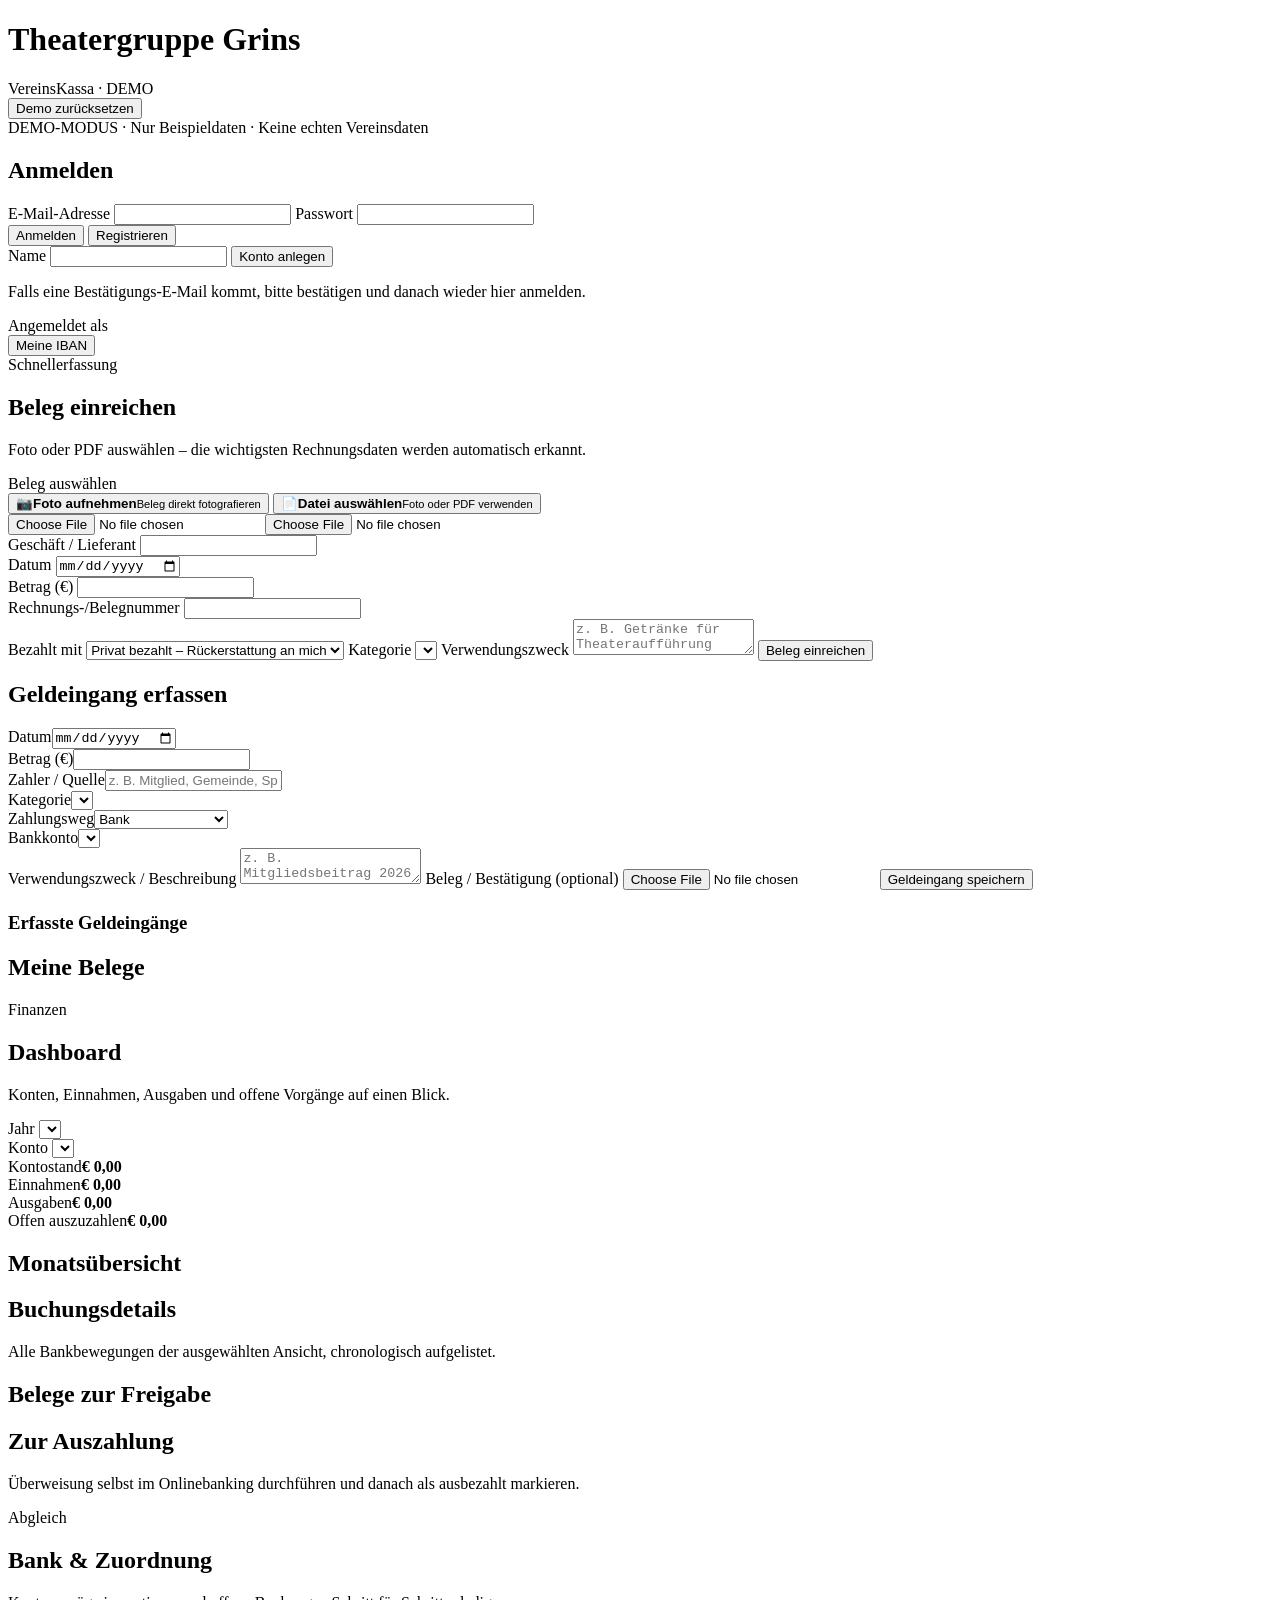
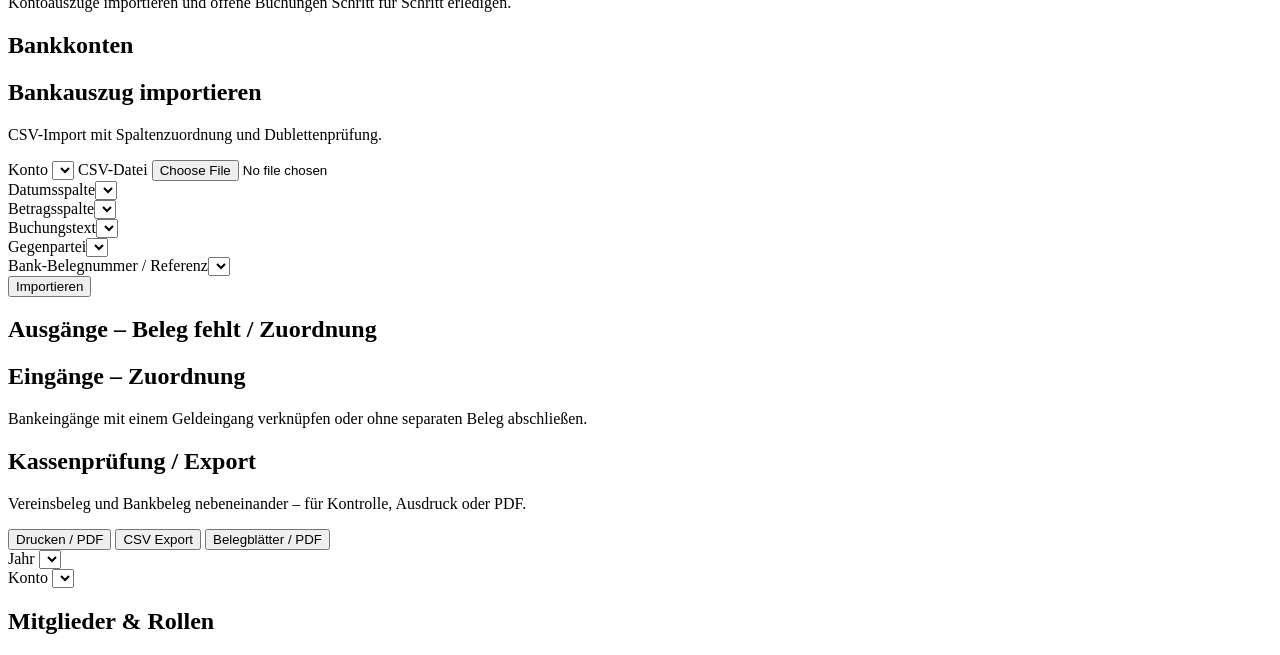
==== demo/index.html @ 86bd3c12 "Publish isolated demo under /demo" ====
<!doctype html>
<html lang="de">
<head>
  <meta charset="UTF-8">
  <meta name="viewport" content="width=device-width,initial-scale=1,viewport-fit=cover">
  <meta name="theme-color" content="#0f766e">
  <meta name="apple-mobile-web-app-capable" content="yes">
  <meta name="apple-mobile-web-app-status-bar-style" content="default">
  <title>VereinsKassa DEMO – Theatergruppe Grins</title>
  <link rel="manifest" href="manifest.webmanifest">
  <link rel="stylesheet" href="styles.css?v=11">
</head>
<body>
<header class="topbar">
  <div class="wrap topbar-inner">
    <div>
      <h1>Theatergruppe Grins</h1>
      <div class="subtitle">VereinsKassa · DEMO</div>
    </div>
    <div class="topbar-actions"><div class="topbar-actions"><button id="demoResetBtn" class="btn btn-light">Demo zurücksetzen</button></div></div>
  </div>
</header>

<div class="demo-banner">DEMO-MODUS · Nur Beispieldaten · Keine echten Vereinsdaten</div>
<main class="wrap">
  <section id="authView" class="card auth-card hidden">
    <h2>Anmelden</h2>
    <div class="two-col">
      <div>
        <label for="email">E-Mail-Adresse</label>
        <input id="email" type="email" autocomplete="email">
        <label for="password">Passwort</label>
        <input id="password" type="password" autocomplete="current-password">
        <div class="button-row">
          <button id="loginBtn" class="btn btn-primary">Anmelden</button>
          <button id="toggleRegisterBtn" class="btn btn-secondary">Registrieren</button>
        </div>
        <div id="authMessage" class="hint"></div>
      </div>
      <div id="registerBox" class="hidden">
        <label for="displayName">Name</label>
        <input id="displayName" autocomplete="name">
        <button id="registerBtn" class="btn btn-primary">Konto anlegen</button>
        <p class="hint">Falls eine Bestätigungs-E-Mail kommt, bitte bestätigen und danach wieder hier anmelden.</p>
      </div>
    </div>
  </section>

  <div id="appView">
    <section class="card compact user-card">
      <div class="user-copy">
        <span class="eyebrow">Angemeldet als</span>
        <strong id="helloText"></strong>
        <div id="roleText" class="hint"></div>
        <div id="ibanStatus" class="hint"></div>
      </div>
      <button id="editOwnIbanBtn" class="btn btn-secondary">Meine IBAN</button>
    </section>

    <nav id="nav" class="nav"></nav>

    <section id="view-submit" class="card app-view">
      <div class="section-heading"><div><span class="eyebrow">Schnellerfassung</span><h2>Beleg einreichen</h2><p class="section-copy">Foto oder PDF auswählen – die wichtigsten Rechnungsdaten werden automatisch erkannt.</p></div></div>
      <label>Beleg auswählen</label>
      <div class="receipt-source-buttons">
        <button id="takeReceiptPhotoBtn" type="button" class="source-card"><span class="source-icon">📷</span><span><strong>Foto aufnehmen</strong><small>Beleg direkt fotografieren</small></span></button>
        <button id="chooseReceiptFileBtn" type="button" class="source-card"><span class="source-icon">📄</span><span><strong>Datei auswählen</strong><small>Foto oder PDF verwenden</small></span></button>
      </div>
      <input id="receiptCameraFile" class="hidden" type="file" accept="image/*" capture="environment">
      <input id="receiptFile" class="hidden" type="file" accept="image/*,application/pdf">
      <div id="selectedReceiptFile" class="hint"></div>
      <div id="ocrStatus" class="hint"></div>

      <div class="two-col">
        <div>
          <label for="merchant">Geschäft / Lieferant</label>
          <input id="merchant">
        </div>
        <div>
          <label for="receiptDate">Datum</label>
          <input id="receiptDate" type="date">
        </div>
        <div>
          <label for="amount">Betrag (€)</label>
          <input id="amount" type="number" inputmode="decimal" min="0" step="0.01">
        </div>
        <div>
          <label for="invoiceNumber">Rechnungs-/Belegnummer</label>
          <input id="invoiceNumber">
        </div>
      </div>

      <label for="paymentMethod">Bezahlt mit</label>
      <select id="paymentMethod">
        <option value="private_reimbursement">Privat bezahlt – Rückerstattung an mich</option>
        <option value="club_card">Vereinsbankomatkarte</option>
        <option value="cash">Vereinskassa / Bar</option>
      </select>

      <label for="category">Kategorie</label>
      <select id="category"></select>

      <label for="purpose">Verwendungszweck</label>
      <textarea id="purpose" placeholder="z. B. Getränke für Theateraufführung"></textarea>

      <button id="submitReceiptBtn" class="btn btn-primary">Beleg einreichen</button>
    </section>

    <section id="view-income" class="card app-view hidden">
      <h2>Geldeingang erfassen</h2>
      <div class="two-col">
        <div><label for="incomeDate">Datum</label><input id="incomeDate" type="date"></div>
        <div><label for="incomeAmount">Betrag (€)</label><input id="incomeAmount" type="number" inputmode="decimal" min="0" step="0.01"></div>
        <div><label for="incomeSource">Zahler / Quelle</label><input id="incomeSource" placeholder="z. B. Mitglied, Gemeinde, Sponsor"></div>
        <div><label for="incomeCategory">Kategorie</label><select id="incomeCategory"></select></div>
        <div><label for="incomeChannel">Zahlungsweg</label><select id="incomeChannel"><option value="bank">Bank</option><option value="cash">Bar / Vereinskassa</option></select></div>
        <div id="incomeAccountWrap"><label for="incomeAccount">Bankkonto</label><select id="incomeAccount"></select></div>
      </div>
      <label for="incomePurpose">Verwendungszweck / Beschreibung</label>
      <textarea id="incomePurpose" placeholder="z. B. Mitgliedsbeitrag 2026"></textarea>
      <label for="incomeFile">Beleg / Bestätigung (optional)</label>
      <input id="incomeFile" type="file" accept="image/*,application/pdf">
      <button id="saveIncomeBtn" class="btn btn-primary">Geldeingang speichern</button>
      <h3 style="margin-top:22px">Erfasste Geldeingänge</h3>
      <div id="incomeList"></div>
    </section>

    <section id="view-my" class="card app-view hidden">
      <h2>Meine Belege</h2>
      <div id="myReceipts"></div>
    </section>

    <section id="view-dashboard" class="app-view hidden">
      <div class="page-heading"><div><span class="eyebrow">Finanzen</span><h2>Dashboard</h2><p class="section-copy">Konten, Einnahmen, Ausgaben und offene Vorgänge auf einen Blick.</p></div></div>
      <div class="filters card compact">
        <div>
          <label for="dashboardYear">Jahr</label>
          <select id="dashboardYear"></select>
        </div>
        <div>
          <label for="dashboardAccount">Konto</label>
          <select id="dashboardAccount"></select>
        </div>
      </div>

      <div class="stats-grid">
        <div class="stat"><span>Kontostand</span><strong id="statBalance">€ 0,00</strong></div>
        <div class="stat"><span>Einnahmen</span><strong id="statIncome">€ 0,00</strong></div>
        <div class="stat"><span>Ausgaben</span><strong id="statExpense">€ 0,00</strong></div>
        <div class="stat"><span>Offen auszuzahlen</span><strong id="statPayout">€ 0,00</strong></div>
      </div>

      <section class="card">
        <h2>Monatsübersicht</h2>
        <div id="monthChart"></div>
      </section>

      <section class="card">
        <div>
          <h2>Buchungsdetails</h2>
          <p class="hint">Alle Bankbewegungen der ausgewählten Ansicht, chronologisch aufgelistet.</p>
        </div>
        <div id="transactionSummary" class="audit-summary"></div>
        <div id="transactionDetails" class="table-wrap"></div>
      </section>

      <section class="card">
        <h2>Belege zur Freigabe</h2>
        <div id="approvalList"></div>
      </section>
    </section>

    <section id="view-payouts" class="card app-view hidden">
      <h2>Zur Auszahlung</h2>
      <p class="hint">Überweisung selbst im Onlinebanking durchführen und danach als ausbezahlt markieren.</p>
      <div id="payoutList"></div>
    </section>

    <section id="view-bank" class="app-view hidden">
      <div class="page-heading"><div><span class="eyebrow">Abgleich</span><h2>Bank & Zuordnung</h2><p class="section-copy">Kontoauszüge importieren und offene Buchungen Schritt für Schritt erledigen.</p></div></div>
      <section class="card">
        <h2>Bankkonten</h2>
        <div id="bankAccounts"></div>
      </section>

      <section class="card">
        <h2>Bankauszug importieren</h2>
        <p class="hint">CSV-Import mit Spaltenzuordnung und Dublettenprüfung.</p>

        <label for="importAccount">Konto</label>
        <select id="importAccount"></select>

        <label for="bankFile">CSV-Datei</label>
        <input id="bankFile" type="file" accept=".csv,text/csv">

        <div id="mappingBox" class="hidden">
          <div class="two-col">
            <div><label for="mapDate">Datumsspalte</label><select id="mapDate"></select></div>
            <div><label for="mapAmount">Betragsspalte</label><select id="mapAmount"></select></div>
            <div><label for="mapDescription">Buchungstext</label><select id="mapDescription"></select></div>
            <div><label for="mapCounterparty">Gegenpartei</label><select id="mapCounterparty"></select></div>
            <div><label for="mapReference">Bank-Belegnummer / Referenz</label><select id="mapReference"></select></div>
          </div>
          <div id="bankPreview" class="table-wrap"></div>
          <button id="importBankBtn" class="btn btn-primary">Importieren</button>
        </div>
      </section>

      <section class="card">
        <h2>Ausgänge – Beleg fehlt / Zuordnung</h2>
        <div id="missingReceipts"></div>
      </section>
      <section class="card">
        <h2>Eingänge – Zuordnung</h2>
        <p class="hint">Bankeingänge mit einem Geldeingang verknüpfen oder ohne separaten Beleg abschließen.</p>
        <div id="unmatchedIncomeTransactions"></div>
      </section>
    </section>

    <section id="view-audit" class="app-view hidden">
      <section class="card">
        <div class="audit-header">
          <div>
            <h2>Kassenprüfung / Export</h2>
            <p class="hint">Vereinsbeleg und Bankbeleg nebeneinander – für Kontrolle, Ausdruck oder PDF.</p>
          </div>
          <div class="button-row">
            <button id="auditPrintBtn" class="btn btn-secondary">Drucken / PDF</button>
            <button id="auditCsvBtn" class="btn btn-primary">CSV Export</button>
            <button id="receiptSheetBtn" class="btn btn-primary">Belegblätter / PDF</button>
          </div>
        </div>
        <div class="filters">
          <div>
            <label for="auditYear">Jahr</label>
            <select id="auditYear"></select>
          </div>
          <div>
            <label for="auditAccount">Konto</label>
            <select id="auditAccount"></select>
          </div>
        </div>
        <div id="auditSummary" class="audit-summary"></div>
        <div id="auditTable" class="table-wrap"></div>
      </section>
    </section>

    <section id="view-members" class="card app-view hidden">
      <h2>Mitglieder & Rollen</h2>
      <div id="membersList"></div>
    </section>
  </div>
</main>

<div id="toast" role="status" aria-live="polite"></div>

<script src="demo.js"></script>
</body>
</html>
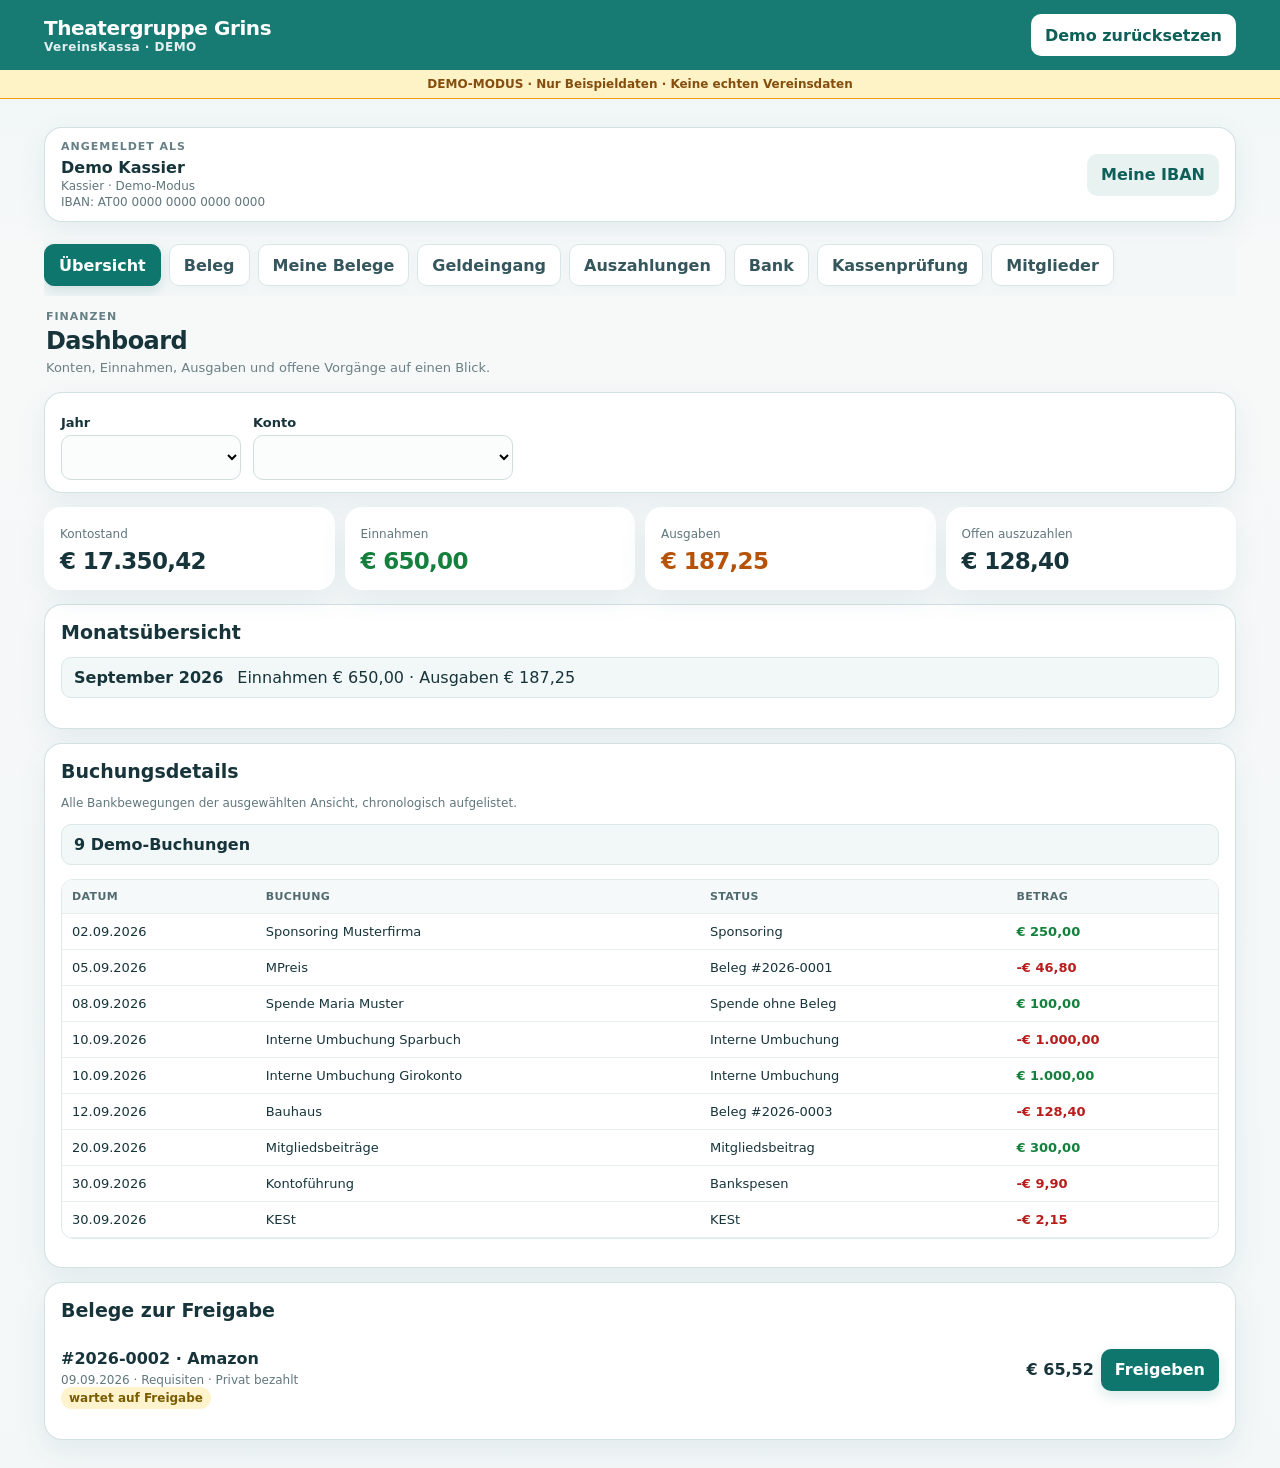
==== commit 64edafdd: "Make demo self-contained under GitHub Pages" ====
--- a/demo/index.html
+++ b/demo/index.html
@@ -7,8 +7,8 @@
   <meta name="apple-mobile-web-app-capable" content="yes">
   <meta name="apple-mobile-web-app-status-bar-style" content="default">
   <title>VereinsKassa DEMO – Theatergruppe Grins</title>
-  <link rel="manifest" href="manifest.webmanifest">
-  <link rel="stylesheet" href="styles.css?v=11">
+  
+  <link rel="stylesheet" href="styles.css?v=1">
 </head>
 <body>
 <header class="topbar">
--- a/demo/styles.css
+++ b/demo/styles.css
@@ -0,0 +1,133 @@
+:root{
+  font-family:Inter,system-ui,-apple-system,BlinkMacSystemFont,"Segoe UI",sans-serif;
+  color:#18343b;background:#f3f7f7
+}
+*{box-sizing:border-box}
+body{margin:0;background:#f3f7f7}
+.wrap{max-width:1160px;margin:0 auto;padding:14px}
+.topbar{background:linear-gradient(135deg,#0f766e,#155e75);color:#fff;box-shadow:0 2px 14px #0002}
+.topbar-inner{display:flex;align-items:center;justify-content:space-between;gap:12px;padding-top:18px;padding-bottom:18px}
+h1{font-size:21px;margin:0}.subtitle{font-size:12px;opacity:.88}
+h2{font-size:19px;margin:0 0 14px}
+.card{background:#fff;border:1px solid #dce8e8;border-radius:16px;padding:16px;margin-bottom:14px;box-shadow:0 5px 18px #155e7510}
+.card.compact{padding:12px 16px}
+.auth-card{max-width:780px;margin:18px auto}
+.two-col{display:grid;grid-template-columns:1fr 1fr;gap:12px}
+label{display:block;font-size:13px;font-weight:700;margin:10px 0 5px}
+input,select,textarea{width:100%;font:inherit;background:#fff;border:1px solid #c7d8d8;border-radius:10px;padding:11px}
+textarea{min-height:86px;resize:vertical}
+.btn{border:0;border-radius:10px;padding:10px 14px;font:inherit;font-weight:750;cursor:pointer}
+.btn:disabled{opacity:.5;cursor:not-allowed}
+.btn-primary{background:#0f766e;color:#fff}.btn-secondary{background:#e7f2f1;color:#0f5f59}.btn-danger{background:#fee2e2;color:#991b1b}.btn-light{background:#fff;color:#0f5f59}
+.button-row,.actions{display:flex;gap:8px;flex-wrap:wrap;margin-top:12px}
+.hint{font-size:12px;color:#61777d;margin-top:5px}.error{color:#b91c1c}
+.nav{display:flex;gap:8px;flex-wrap:wrap;margin-bottom:14px}.nav .active{background:#0f766e;color:#fff}
+.hidden{display:none!important}
+.user-card{display:flex;align-items:center;justify-content:space-between}
+.stats-grid{display:grid;grid-template-columns:repeat(4,minmax(0,1fr));gap:12px;margin-bottom:14px}
+.stat{background:#fff;border:1px solid #dce8e8;border-radius:15px;padding:14px}.stat span{font-size:12px;color:#60767d}.stat strong{display:block;font-size:21px;margin-top:6px}
+.filters{display:grid;grid-template-columns:180px 260px;gap:12px;align-items:end}
+.row{display:flex;justify-content:space-between;align-items:flex-start;gap:12px;padding:12px 0;border-bottom:1px solid #edf2f2}.row:last-child{border-bottom:0}
+.row-main{min-width:0}.row-title{font-weight:750}.row-meta{font-size:12px;color:#61777d;margin-top:3px}.money{font-weight:800;white-space:nowrap}
+.badge{display:inline-block;font-size:12px;font-weight:750;border-radius:999px;padding:4px 8px}
+.badge-submitted{background:#fff3cd;color:#795b00}.badge-approved{background:#dcfce7;color:#166534}.badge-paid{background:#dbeafe;color:#1e40af}.badge-rejected{background:#fee2e2;color:#991b1b}
+.table-wrap{overflow:auto;margin:12px 0}table{width:100%;border-collapse:collapse;font-size:13px}th,td{text-align:left;padding:8px;border-bottom:1px solid #e6eeee;white-space:nowrap}
+.month-row{display:grid;grid-template-columns:34px 1fr 1fr;gap:9px;align-items:center;margin:9px 0}.bar{height:9px;background:#e5eeee;border-radius:9px;overflow:hidden}.bar>i{display:block;height:100%;background:#0f766e}.bar.expense>i{background:#b45309}
+.suggestion{margin-top:8px;padding:9px;background:#f6fbfb;border:1px solid #dce8e8;border-radius:9px}
+#toast{position:fixed;right:14px;bottom:14px;max-width:340px;background:#17313a;color:#fff;padding:12px 14px;border-radius:12px;box-shadow:0 10px 30px #0004;display:none;z-index:100}
+@media(max-width:800px){.stats-grid{grid-template-columns:1fr 1fr}.two-col{grid-template-columns:1fr}.filters{grid-template-columns:1fr 1fr}.row{flex-direction:column}.actions{width:100%}.actions .btn{flex:1}}
+@media(max-width:520px){.wrap{padding:10px}.stats-grid{grid-template-columns:1fr}.filters{grid-template-columns:1fr}.topbar-inner{align-items:flex-start}.card{border-radius:13px}}
+
+.list-row{display:flex;justify-content:space-between;align-items:flex-start;gap:12px;padding:12px 0;border-bottom:1px solid #edf2f2}
+.list-row:last-child{border-bottom:0}
+.list-actions{display:flex;gap:7px;align-items:center;flex-wrap:wrap}
+.status{display:inline-block;font-size:12px;font-weight:750;border-radius:999px;padding:4px 8px}
+.status.submitted{background:#fff3cd;color:#795b00}
+.status.approved{background:#dcfce7;color:#166534}
+.status.paid{background:#dbeafe;color:#1e40af}
+.status.rejected{background:#fee2e2;color:#991b1b}
+.error-text{color:#b91c1c}.success-text{color:#15803d}
+#toast.show{display:block}
+.month-value span{display:block;font-size:11px;color:#60767d;margin-bottom:3px}
+.expense-bar{background:#b45309!important}
+.bank-match-box{display:grid;grid-template-columns:minmax(220px,1fr) auto;gap:8px;margin-top:9px;align-items:center}
+.audit-header{display:flex;justify-content:space-between;align-items:flex-start;gap:12px}
+.audit-summary{display:flex;gap:14px;align-items:center;flex-wrap:wrap;margin:14px 0;padding:10px 12px;background:#f7fbfb;border:1px solid #dce8e8;border-radius:10px}
+.audit-table td,.audit-table th{vertical-align:top}
+.audit-table .hint{white-space:normal;min-width:180px}
+@media(max-width:800px){.list-row{flex-direction:column}.list-actions{width:100%}.audit-header{flex-direction:column}.bank-match-box{grid-template-columns:1fr}.audit-table{min-width:1050px}}
+
+.payout-details{display:grid;grid-template-columns:1fr 1fr;gap:8px;margin-top:9px}
+.payout-details>div{background:#f7fbfb;border:1px solid #dce8e8;border-radius:9px;padding:8px}
+.payout-details span{display:block;font-size:11px;color:#61777d;margin-bottom:3px}
+.payout-details strong{font-size:13px;word-break:break-word}
+@media(max-width:600px){.payout-details{grid-template-columns:1fr}}
+
+.qr-overlay{position:fixed;inset:0;background:#0009;display:flex;align-items:center;justify-content:center;padding:16px;z-index:1000}
+.qr-card{width:min(520px,100%);max-height:95vh;overflow:auto;background:#fff;border-radius:18px;padding:18px;box-shadow:0 20px 60px #0006}
+.payment-qr{display:block;width:min(100%,420px);height:auto;margin:14px auto;background:#fff}
+.qr-data{display:grid;gap:5px;background:#f7fbfb;border:1px solid #dce8e8;border-radius:10px;padding:11px}
+.qr-data span,.qr-data strong{word-break:break-word}
+.qr-download{text-decoration:none;display:inline-block}
+
+.transaction-table{min-width:900px}
+.transaction-table th{position:sticky;top:0;background:#f7fbfb;z-index:1}
+.transaction-table td{vertical-align:top}
+.amount-head{text-align:right!important}
+.transaction-table .money{text-align:right;white-space:nowrap}
+.income-amount{color:#15803d}
+.expense-amount{color:#b91c1c}
+#transactionSearch{margin:0}
+
+
+/* 2026 UI refresh */
+:root{
+  --ink:#17343b;--muted:#6b7f84;--brand:#0f766e;--brand-dark:#0b5f59;
+  --surface:#fff;--line:#dce8e8;--soft:#f4f9f8;--shadow:0 10px 30px rgba(21,94,117,.08)
+}
+body{background:linear-gradient(180deg,#eef6f5 0,#f7f9f9 260px,#f3f7f7 100%);color:var(--ink)}
+.wrap{max-width:1220px}
+.topbar{position:sticky;top:0;z-index:50;background:rgba(15,118,110,.96);backdrop-filter:blur(16px)}
+.topbar-inner{padding-top:14px;padding-bottom:14px}
+.topbar h1{font-size:20px;letter-spacing:-.02em}.subtitle{font-weight:650;letter-spacing:.04em}
+.card{border-color:rgba(202,220,220,.85);box-shadow:var(--shadow);border-radius:18px}
+.user-card{margin-top:14px}.user-copy{display:grid;gap:1px}.user-copy>.hint{margin-top:1px}
+.eyebrow{display:block;font-size:11px;font-weight:850;letter-spacing:.09em;text-transform:uppercase;color:#668086;margin-bottom:4px}
+.topbar .eyebrow{color:#d5efec}
+.section-heading,.page-heading{display:flex;justify-content:space-between;gap:16px;align-items:flex-start}
+.page-heading{margin:6px 2px 14px}.section-heading{margin-bottom:14px}
+.section-heading h2,.page-heading h2{font-size:24px;letter-spacing:-.025em;margin:0 0 4px}
+.section-copy{margin:0;color:var(--muted);font-size:13px;line-height:1.45}
+.nav{position:sticky;top:70px;z-index:40;background:rgba(243,247,247,.9);backdrop-filter:blur(14px);padding:8px 0 10px;overflow-x:auto;flex-wrap:nowrap;scrollbar-width:none}
+.nav::-webkit-scrollbar{display:none}.nav .btn{white-space:nowrap;border:1px solid #d8e6e5;background:#fff;color:#35565c;box-shadow:0 3px 10px #155e7508}
+.nav .active{background:var(--brand);border-color:var(--brand);color:#fff;box-shadow:0 5px 14px rgba(15,118,110,.18)}
+.btn{min-height:42px;transition:transform .12s ease,box-shadow .12s ease}.btn:active{transform:scale(.985)}
+.btn-primary{box-shadow:0 5px 14px rgba(15,118,110,.16)}
+input,select,textarea{border-color:#cfdddd;background:#fbfdfd;min-height:44px;outline:none}
+input:focus,select:focus,textarea:focus{border-color:#57a69f;box-shadow:0 0 0 3px rgba(15,118,110,.09);background:#fff}
+.receipt-source-buttons{display:grid;grid-template-columns:1fr 1fr;gap:12px;margin:8px 0 12px}
+.source-card{appearance:none;border:1px solid #cfe1df;background:linear-gradient(180deg,#fff,#f6fbfa);border-radius:16px;padding:16px;text-align:left;display:flex;gap:12px;align-items:center;color:var(--ink);cursor:pointer;box-shadow:0 5px 16px #155e750b}
+.source-card:active{transform:scale(.99)}.source-card:first-child{border-color:#9bcac5;background:linear-gradient(180deg,#f6fffd,#eaf7f5)}
+.source-icon{font-size:26px;width:38px;text-align:center}.source-card strong{display:block;font-size:15px}.source-card small{display:block;color:var(--muted);font-size:12px;margin-top:3px}
+#selectedReceiptFile:not(:empty),#ocrStatus:not(:empty){padding:9px 11px;border-radius:10px;background:#f2f8f7;border:1px solid #dce9e8;margin-top:8px}
+.stats-grid{gap:10px}.stat{border:0;box-shadow:var(--shadow);padding:16px;border-radius:17px}.stat strong{font-size:23px;letter-spacing:-.03em}
+.stat:nth-child(2) strong{color:#15803d}.stat:nth-child(3) strong{color:#b45309}
+.list-row{padding:14px 0}.list-row>div:first-child{min-width:0}.list-actions{justify-content:flex-end}
+.audit-summary{background:#f2f8f7}
+.table-wrap{border:1px solid #e0eaea;border-radius:12px;background:#fff}table{margin:0}th{background:#f5f9f9;color:#526b70;font-size:11px;text-transform:uppercase;letter-spacing:.035em}th,td{padding:10px}
+@media(max-width:800px){
+  .nav{top:64px;margin-left:-10px;margin-right:-10px;padding-left:10px;padding-right:10px}
+  .page-heading{margin-top:2px}.section-heading h2,.page-heading h2{font-size:22px}
+  .user-card{align-items:center}.user-card .btn{flex:0 0 auto}
+  .list-actions{justify-content:flex-start}
+}
+@media(max-width:560px){
+  .receipt-source-buttons{grid-template-columns:1fr}
+  .source-card{padding:14px}.stats-grid{grid-template-columns:1fr 1fr}
+  .stat strong{font-size:20px}.card{padding:14px}
+  .topbar h1{font-size:18px}
+}
+
+.topbar-actions{display:flex;gap:8px;align-items:center}@media(max-width:520px){.topbar-actions .btn{padding:9px 10px;font-size:12px}}
+
+.demo-banner{position:sticky;top:0;z-index:100;background:#fef3c7;color:#854d0e;text-align:center;font-weight:850;font-size:12px;padding:7px;border-bottom:1px solid #f59e0b}.demo-banner+.wrap{} body{padding-top:0}
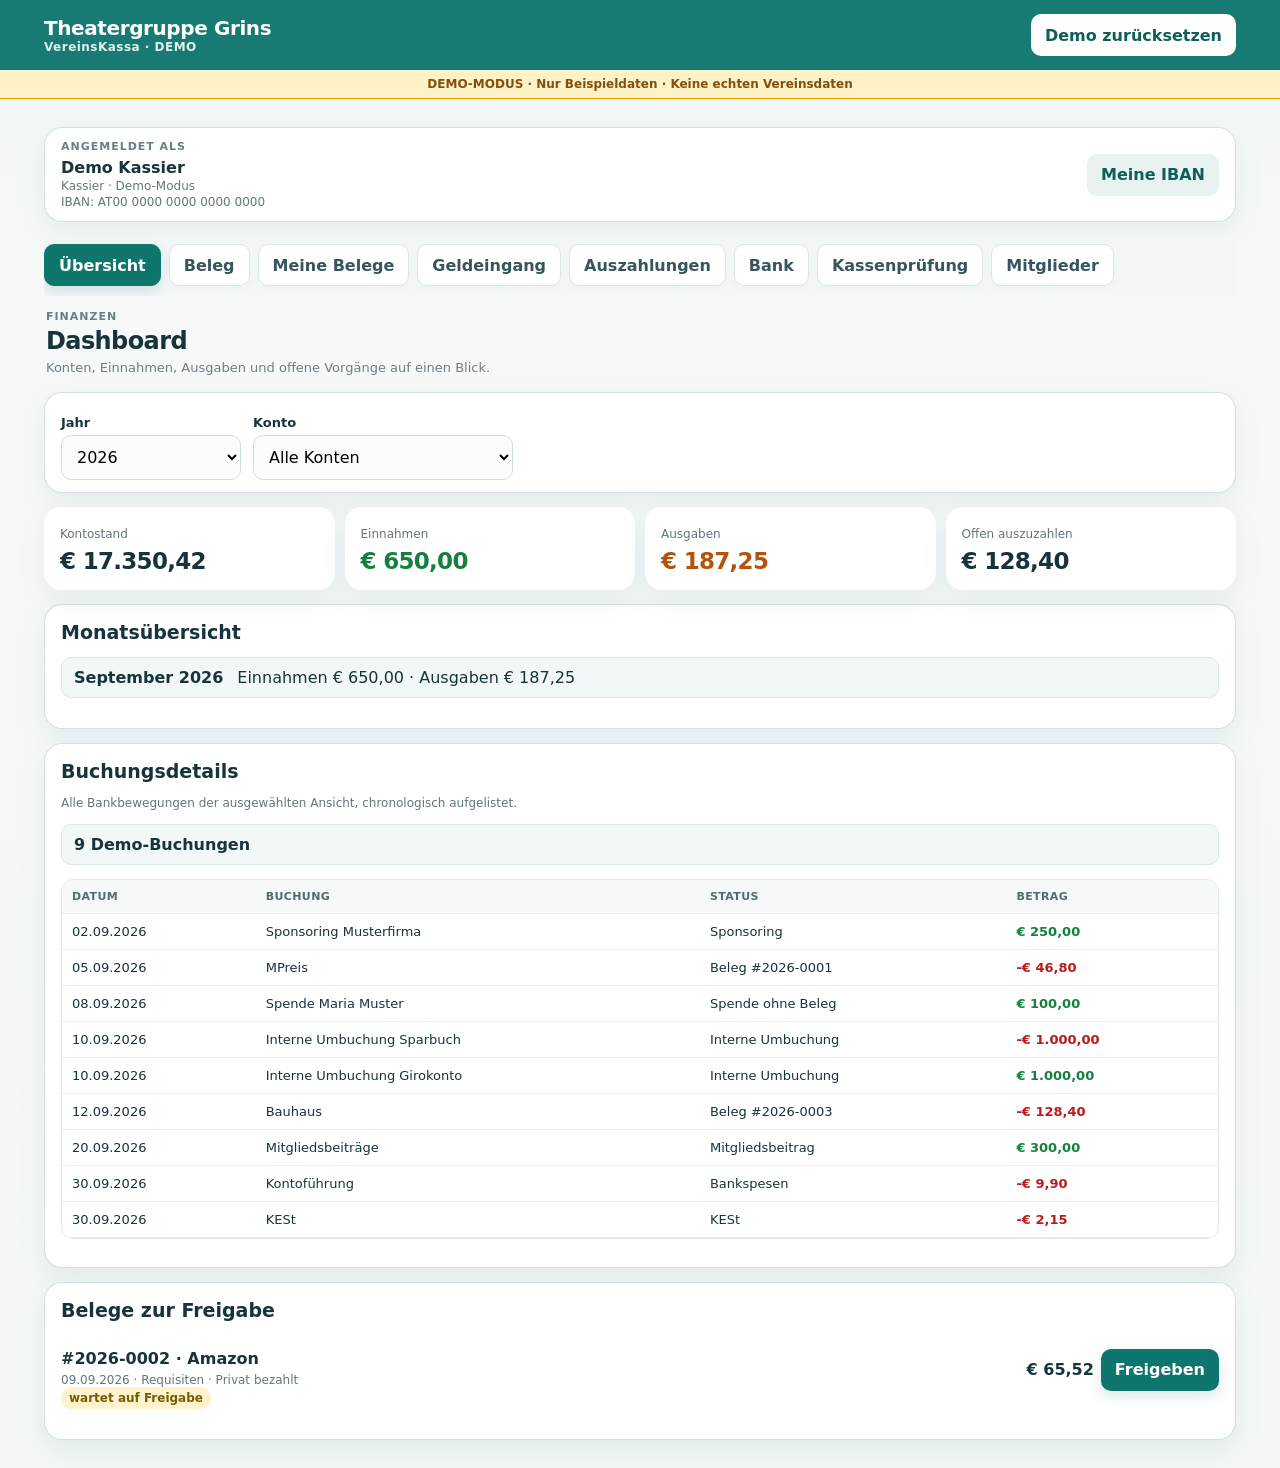
==== commit 24401ca7: "Refresh interactive demo assets" ====
--- a/demo/index.html
+++ b/demo/index.html
@@ -8,7 +8,7 @@
   <meta name="apple-mobile-web-app-status-bar-style" content="default">
   <title>VereinsKassa DEMO – Theatergruppe Grins</title>
   
-  <link rel="stylesheet" href="styles.css?v=1">
+  <link rel="stylesheet" href="styles.css?v=2">
 </head>
 <body>
 <header class="topbar">
@@ -254,6 +254,6 @@
 
 <div id="toast" role="status" aria-live="polite"></div>
 
-<script src="demo.js"></script>
+<script src="demo.js?v=2"></script>
 </body>
 </html>
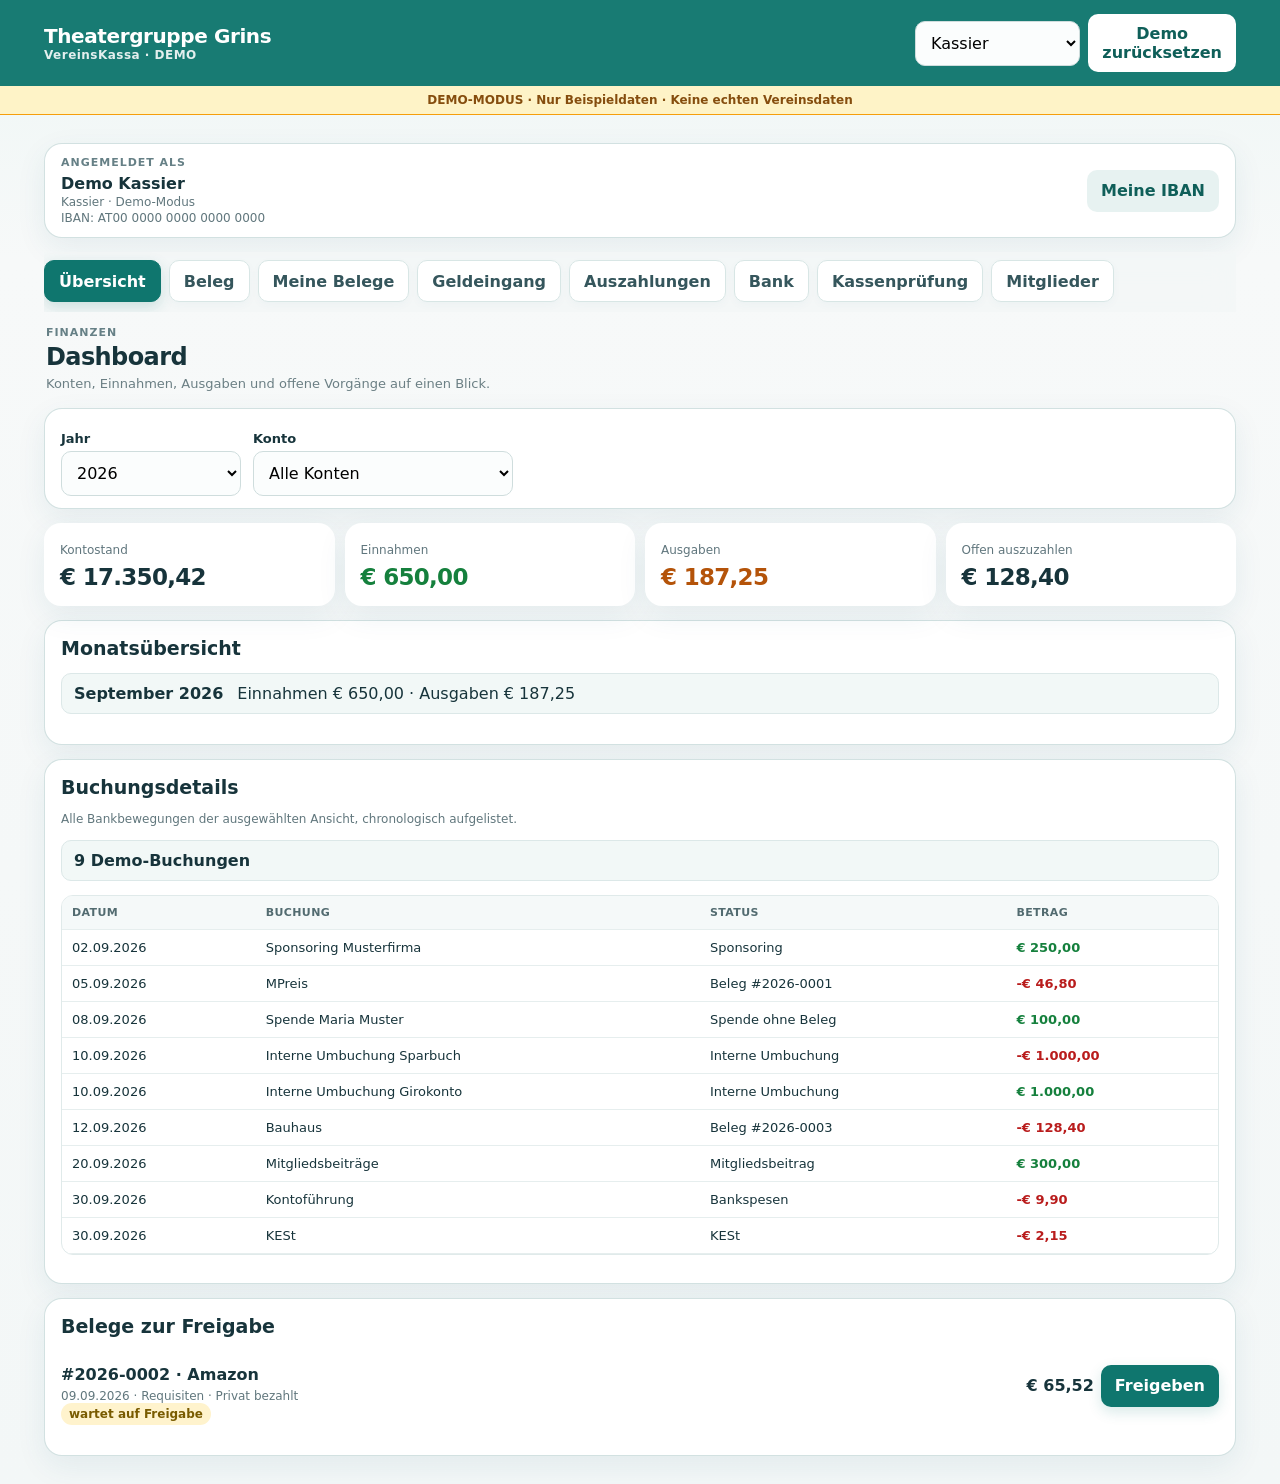
==== commit e968fb79: "Add demo role switcher" ====
--- a/demo/index.html
+++ b/demo/index.html
@@ -17,7 +17,7 @@
       <h1>Theatergruppe Grins</h1>
       <div class="subtitle">VereinsKassa · DEMO</div>
     </div>
-    <div class="topbar-actions"><div class="topbar-actions"><button id="demoResetBtn" class="btn btn-light">Demo zurücksetzen</button></div></div>
+    <div class="topbar-actions"><select id="demoRoleSwitch" class="demo-role-switch"><option value="member">Mitglied</option><option value="treasurer" selected>Kassier</option></select><button id="demoResetBtn" class="btn btn-light">Demo zurücksetzen</button></div>
   </div>
 </header>
 
@@ -254,6 +254,6 @@
 
 <div id="toast" role="status" aria-live="polite"></div>
 
-<script src="demo.js?v=2"></script>
+<script src="demo.js?v=3"></script>
 </body>
 </html>
